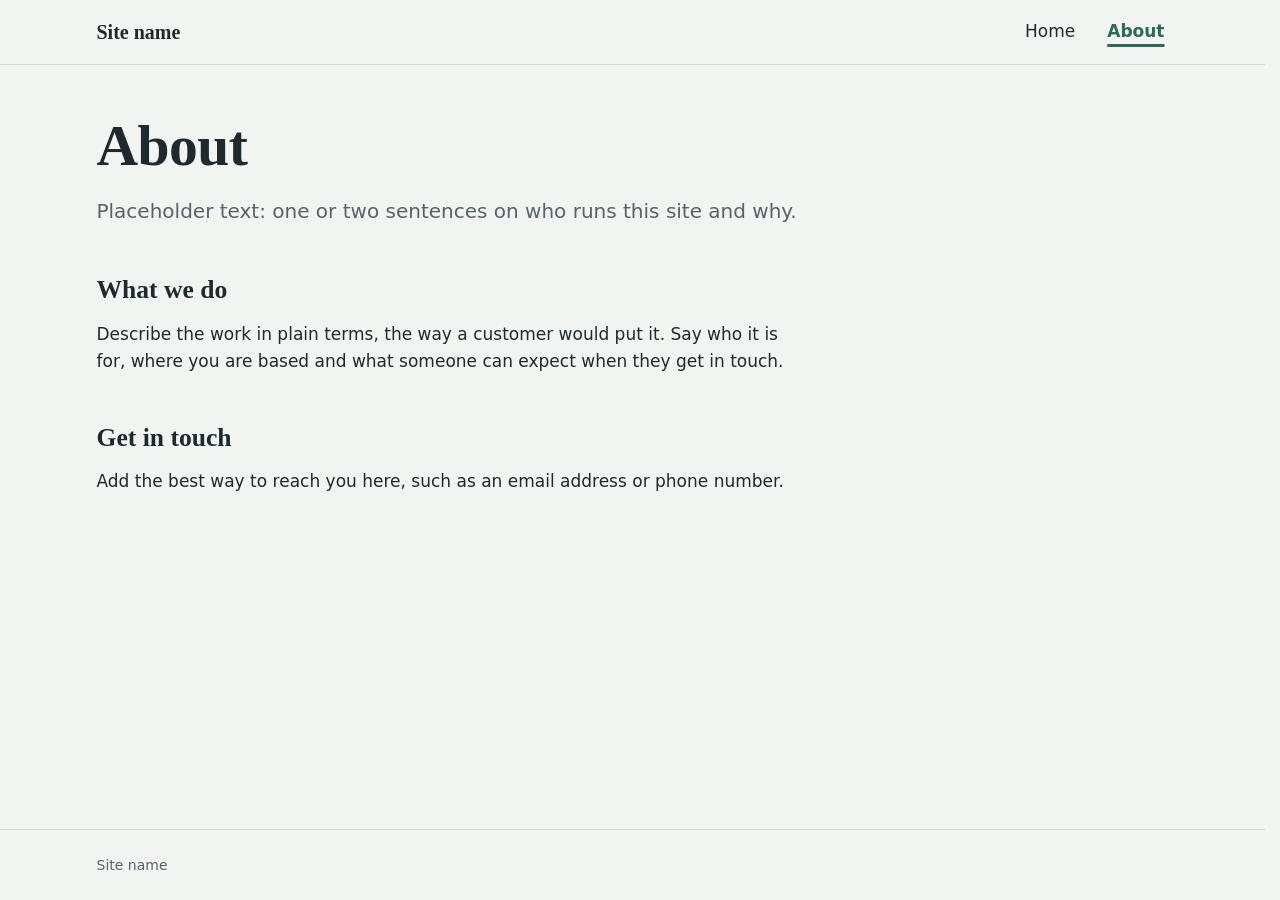
==== about.html @ b84b369e "Initial commit" ====
<!doctype html>
<html lang="en-AU">
<head>
  <meta charset="utf-8">
  <meta name="viewport" content="width=device-width, initial-scale=1">
  <title>About | Site name</title>
  <meta name="description" content="Who we are and what we do.">
  <link rel="stylesheet" href="assets/css/theme.css">
  <link rel="stylesheet" href="assets/css/main.css">
  <link rel="stylesheet" href="assets/components/nav/nav.css">
  <script src="assets/components/nav/nav.js" defer></script>
</head>
<body>
  <header data-site-nav></header>

  <main id="main" class="page" tabindex="-1">
    <h1>About</h1>
    <p class="lede">Placeholder text: one or two sentences on who runs this site and why.</p>

    <h2>What we do</h2>
    <p>Describe the work in plain terms, the way a customer would put it. Say who it is for, where you are based and what someone can expect when they get in touch.</p>

    <h2>Get in touch</h2>
    <p>Add the best way to reach you here, such as an email address or phone number.</p>
  </main>

  <footer class="site-footer">
    <p>Site name</p>
  </footer>
</body>
</html>
---- assets/css/theme.css ----
/*
  Theme: this site's colours, fonts and spacing.

  This is the ONLY file where colours and fonts are set. Every other
  stylesheet (including the nav component) reads these custom properties.
  The values below are placeholders for the template: replace them with
  each site's own palette and typefaces.
*/

:root {
  /* Colour: placeholder palette (cool paper, slate ink, eucalyptus accent) */
  --colour-paper: #f2f4f1;          /* page background */
  --colour-surface: #ffffff;        /* raised surfaces, mobile menu panel */
  --colour-ink: #1f2a2e;            /* body text */
  --colour-ink-muted: #56636a;      /* secondary text */
  --colour-line: #d3d9d6;           /* borders and dividers */
  --colour-accent: #2d6a58;         /* links, current page, focus ring */
  --colour-accent-strong: #1d4a3d;  /* hover and pressed states */
  --colour-on-accent: #ffffff;      /* text on accent backgrounds */

  /* Fonts: system stacks so the template loads nothing extra */
  --font-body: system-ui, -apple-system, "Segoe UI", Roboto, "Helvetica Neue", Arial, sans-serif;
  --font-display: "Iowan Old Style", "Palatino Linotype", Palatino, "Book Antiqua", Georgia, serif;

  /* Type scale (roughly a 1.25 ratio) */
  --text-sm: 0.875rem;
  --text-base: 1.0625rem;
  --text-lg: 1.25rem;
  --text-xl: 1.6rem;
  --text-2xl: 2.1rem;
  --text-3xl: clamp(2.4rem, 6vw, 3.6rem);
  --leading-body: 1.6;
  --leading-tight: 1.15;
  --measure: 66ch;                  /* comfortable line length */

  /* Spacing */
  --space-1: 0.25rem;
  --space-2: 0.5rem;
  --space-3: 0.75rem;
  --space-4: 1rem;
  --space-5: 1.5rem;
  --space-6: 2rem;
  --space-7: 3rem;
  --space-8: 4.5rem;

  /* Layout */
  --page-max-width: 72rem;
  --page-gutter: clamp(1rem, 4vw, 2.5rem);
  --radius: 0.375rem;

  /* Navigation */
  --nav-bar-height: 4rem;           /* fixed height of the top bar */
  --nav-link-gap: var(--space-5);
  --focus-ring: 3px solid var(--colour-accent);
  --focus-offset: 3px;

  /* Stacking order: the header must sit above everything else on the page */
  --z-nav: 1000;

  /* Motion */
  --duration-fast: 160ms;
  --easing: cubic-bezier(0.2, 0, 0, 1);

  /*
    Breakpoint (for reference only: custom properties cannot be used inside
    media queries). The mobile menu applies under 768 px; 768 px and wider is
    the desktop menu. nav.css and nav.js both use this value.
  */
}
---- assets/css/main.css ----
/*
  Base page styles. Colours, fonts and spacing come from theme.css.
*/

*,
*::before,
*::after {
  box-sizing: border-box;
}

html {
  -webkit-text-size-adjust: 100%;
  text-size-adjust: 100%;
  scrollbar-gutter: stable;
}

body {
  margin: 0;
  min-height: 100vh;
  display: flex;
  flex-direction: column;
  background: var(--colour-paper);
  color: var(--colour-ink);
  font-family: var(--font-body);
  font-size: var(--text-base);
  line-height: var(--leading-body);
}

img {
  max-width: 100%;
  height: auto;
  display: block;
}

h1,
h2,
h3 {
  font-family: var(--font-display);
  font-weight: 600;
  line-height: var(--leading-tight);
  margin: 0 0 var(--space-4);
  text-wrap: balance;
}

h1 {
  font-size: var(--text-3xl);
  letter-spacing: -0.01em;
}

h2 {
  font-size: var(--text-xl);
  margin-top: var(--space-7);
}

p {
  margin: 0 0 var(--space-4);
  max-width: var(--measure);
}

a {
  color: var(--colour-accent);
  text-underline-offset: 0.18em;
}

a:hover {
  color: var(--colour-accent-strong);
}

:focus-visible {
  outline: var(--focus-ring);
  outline-offset: var(--focus-offset);
}

/* Page layout */

.page {
  flex: 1;
  width: 100%;
  max-width: var(--page-max-width);
  margin: 0 auto;
  padding: var(--space-7) var(--page-gutter) var(--space-8);
}

.page:focus {
  outline: none;
}

.lede {
  font-size: var(--text-lg);
  color: var(--colour-ink-muted);
}

.steps {
  max-width: var(--measure);
  padding-left: var(--space-5);
}

.steps li {
  margin-bottom: var(--space-3);
  padding-left: var(--space-2);
}

code {
  font-size: 0.92em;
  background: var(--colour-surface);
  border: 1px solid var(--colour-line);
  border-radius: var(--radius);
  padding: 0.05em 0.35em;
}

.site-footer {
  border-top: 1px solid var(--colour-line);
  color: var(--colour-ink-muted);
  font-size: var(--text-sm);
}

.site-footer p {
  max-width: var(--page-max-width);
  margin: 0 auto;
  padding: var(--space-5) var(--page-gutter);
}

@media (prefers-reduced-motion: reduce) {
  *,
  *::before,
  *::after {
    animation-duration: 0.01ms !important;
    transition-duration: 0.01ms !important;
  }
}
---- assets/components/nav/nav.css ----
/*
  Shared navigation menu styles.
  Colours, fonts and sizes come from assets/css/theme.css.

  Breakpoint: the mobile menu applies under 768 px. This must match
  DESKTOP_QUERY in nav.js.

  Do not add transform, filter or backdrop-filter to .site-header: they
  would trap the fixed mobile panel inside the header.
*/

/*
  Sections reached from a link (in the menu, in the page, or from another
  page) stop just below the sticky header instead of underneath it.
  Set on elements with an id rather than as scroll-padding on <html>:
  scroll-padding makes the page jump when the header itself gets focus.
*/
:where([id]:not(.site-nav__panel)) {
  scroll-margin-top: calc(var(--nav-bar-height) + var(--space-4));
}

/* Reserve the bar's space before the script runs, so the page does not jump. */
[data-site-nav] {
  min-height: var(--nav-bar-height);
}

.site-header {
  position: sticky;
  top: 0;
  z-index: var(--z-nav);
  background: var(--colour-paper);
  border-bottom: 1px solid var(--colour-line);
  font-family: var(--font-body);
}

.site-nav__bar {
  display: flex;
  align-items: center;
  justify-content: space-between;
  gap: var(--space-4);
  height: var(--nav-bar-height);
  max-width: var(--page-max-width);
  margin: 0 auto;
  padding: 0 var(--page-gutter);
}

/* Skip link: hidden until it receives keyboard focus */
.site-nav__skip {
  position: absolute;
  top: var(--space-2);
  left: var(--space-2);
  z-index: 1;
  padding: var(--space-2) var(--space-4);
  background: var(--colour-accent);
  color: var(--colour-on-accent);
  border-radius: var(--radius);
  transform: translateY(-200%);
}

.site-nav__skip:focus {
  transform: none;
  color: var(--colour-on-accent);
}

.site-nav__brand {
  font-family: var(--font-display);
  font-size: var(--text-lg);
  font-weight: 600;
  color: var(--colour-ink);
  text-decoration: none;
  white-space: nowrap;
  overflow: hidden;
  text-overflow: ellipsis;
  min-width: 0;
}

.site-nav__brand:hover {
  color: var(--colour-accent-strong);
}

.site-nav__list {
  list-style: none;
  margin: 0;
  padding: 0;
}

.site-nav__link {
  color: var(--colour-ink);
  text-decoration: none;
  border-radius: var(--radius);
}

.site-nav__link:hover {
  color: var(--colour-accent-strong);
  text-decoration: underline;
  text-decoration-thickness: 1px;
}

.site-nav__link[aria-current="page"] {
  color: var(--colour-accent);
  font-weight: 600;
  text-decoration: underline;
  text-decoration-thickness: 3px;
  text-underline-offset: 0.4em;
}

.site-nav__skip:focus-visible,
.site-nav__brand:focus-visible,
.site-nav__link:focus-visible,
.site-nav__toggle:focus-visible {
  outline: var(--focus-ring);
  outline-offset: var(--focus-offset);
}

/* Hamburger button */
.site-nav__toggle {
  display: none;
  flex: none;
  align-items: center;
  justify-content: center;
  width: 2.75rem;
  height: 2.75rem;
  margin-right: calc(var(--space-2) * -1);
  padding: 0;
  border: 0;
  border-radius: var(--radius);
  background: transparent;
  color: var(--colour-ink);
  cursor: pointer;
}

.site-nav__icon,
.site-nav__icon::before,
.site-nav__icon::after {
  display: block;
  width: 1.375rem;
  height: 2px;
  background: currentColor;
  border-radius: 1px;
  transition: transform var(--duration-fast) var(--easing),
    background-color var(--duration-fast) var(--easing);
}

.site-nav__icon {
  position: relative;
}

.site-nav__icon::before,
.site-nav__icon::after {
  content: "";
  position: absolute;
  left: 0;
}

.site-nav__icon::before {
  transform: translateY(-7px);
}

.site-nav__icon::after {
  transform: translateY(7px);
}

/* Bars become a cross while the menu is open */
.site-nav__toggle[aria-expanded="true"] .site-nav__icon {
  background-color: transparent;
}

.site-nav__toggle[aria-expanded="true"] .site-nav__icon::before {
  transform: rotate(45deg);
}

.site-nav__toggle[aria-expanded="true"] .site-nav__icon::after {
  transform: rotate(-45deg);
}

/* Desktop: 768 px and wider */
@media (min-width: 768px) {
  .site-nav__list {
    display: flex;
    gap: var(--nav-link-gap);
  }

  .site-nav__link {
    display: inline-block;
    padding: var(--space-2) var(--space-1);
  }
}

/* Mobile: under 768 px */
@media (max-width: 767.98px) {
  .site-nav__toggle {
    display: inline-flex;
  }

  /* The panel fills the screen below the bar and scrolls on its own */
  .site-nav__panel {
    position: fixed;
    top: var(--nav-bar-height);
    right: 0;
    bottom: 0;
    left: 0;
    overflow-y: auto;
    overscroll-behavior: contain;
    padding: var(--space-4) var(--page-gutter) var(--space-7);
    background: var(--colour-surface);
    border-top: 1px solid var(--colour-line);
    visibility: hidden;
    opacity: 0;
    transform: translateY(-0.5rem);
    transition: opacity var(--duration-fast) var(--easing),
      transform var(--duration-fast) var(--easing),
      visibility 0s linear var(--duration-fast);
  }

  .site-header.is-open .site-nav__panel {
    visibility: visible;
    opacity: 1;
    transform: none;
    transition: opacity var(--duration-fast) var(--easing),
      transform var(--duration-fast) var(--easing),
      visibility 0s linear 0s;
  }

  .site-nav__list li {
    border-bottom: 1px solid var(--colour-line);
  }

  .site-nav__link {
    display: block;
    padding: var(--space-4) var(--space-1);
    font-size: var(--text-lg);
  }
}

/*
  Stops the page behind the open mobile menu from scrolling.
  Lock <html> only: putting overflow: hidden on <body> as well makes the body
  its own scroll container, which breaks the sticky header on scrolled pages.
*/
html.site-nav-lock {
  overflow: hidden;
}
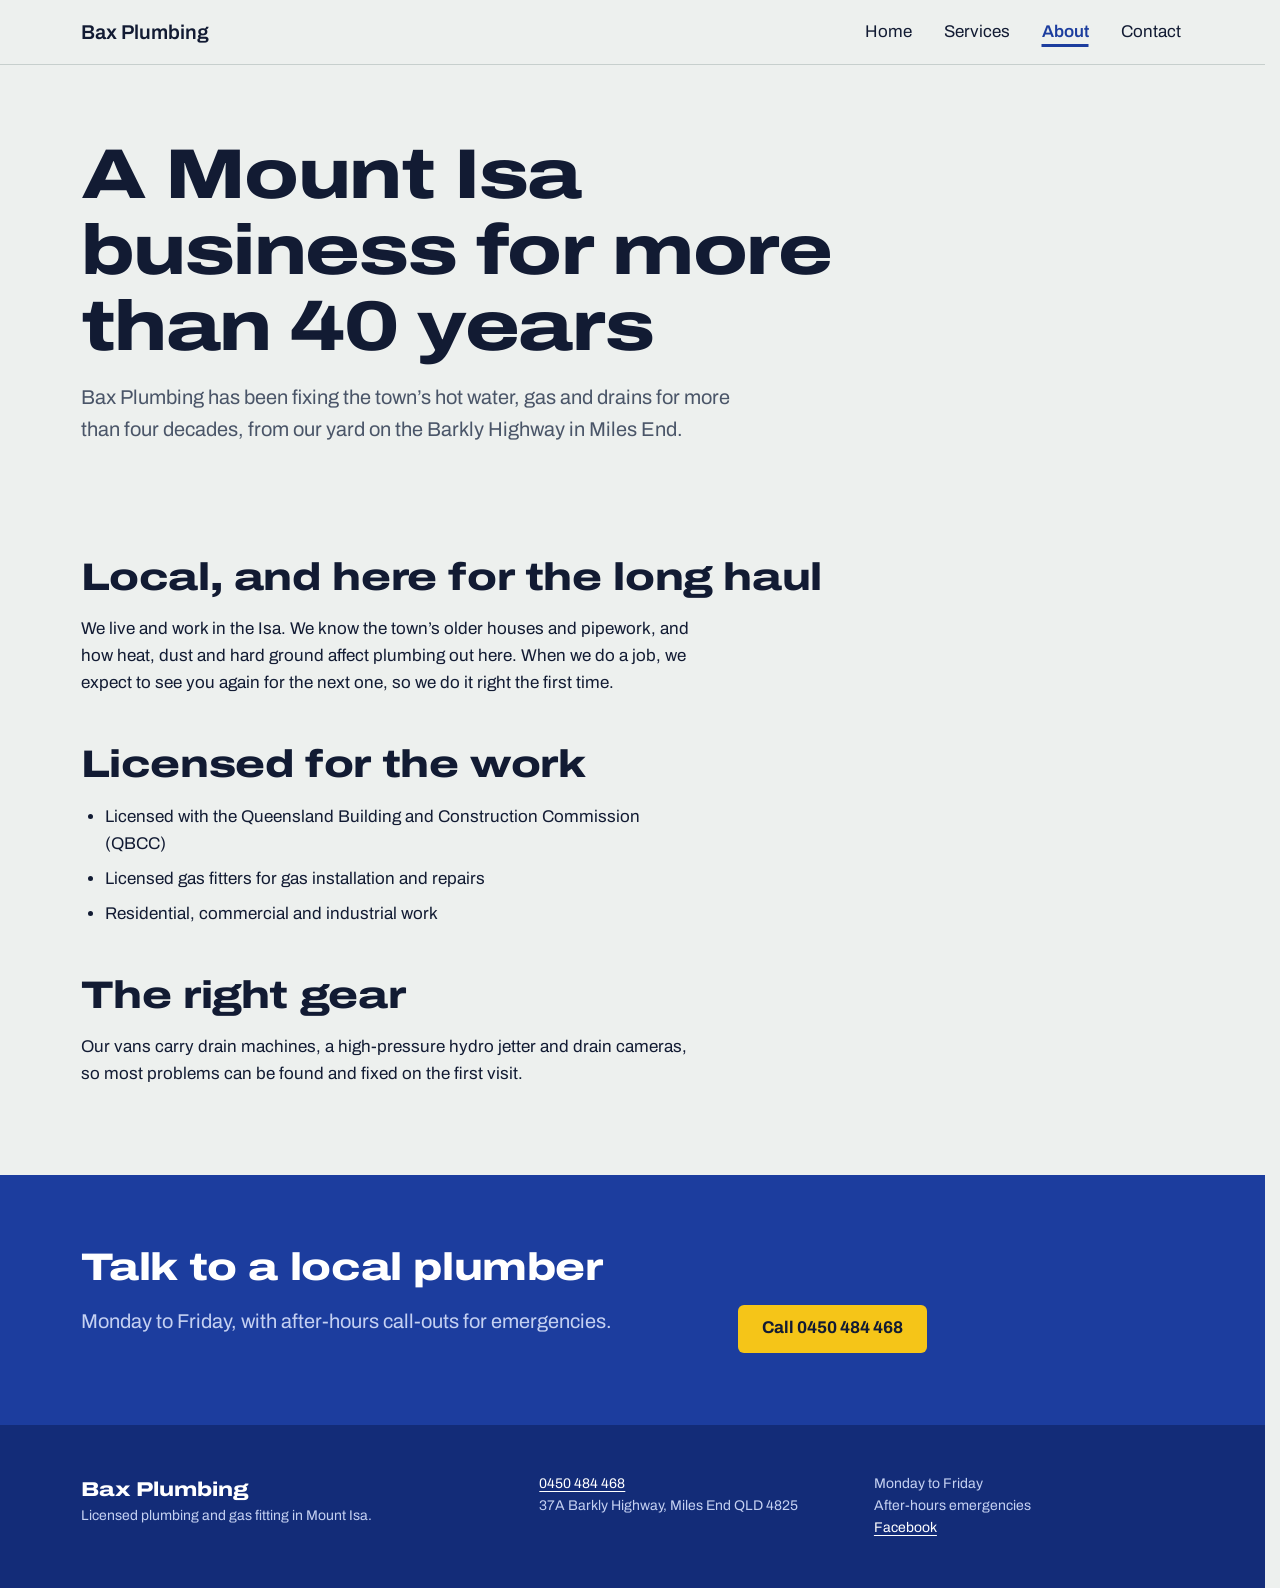
==== commit a224a391: "Redesign site for Bax Plumbing, Mount Isa New home, services, about and contact pages with the busin" ====
--- a/about.html
+++ b/about.html
@@ -3,8 +3,9 @@
 <head>
   <meta charset="utf-8">
   <meta name="viewport" content="width=device-width, initial-scale=1">
-  <title>About | Site name</title>
-  <meta name="description" content="Who we are and what we do.">
+  <title>About us | Bax Plumbing, Mount Isa</title>
+  <meta name="description" content="Bax Plumbing is a licensed Mount Isa plumbing and gas fitting business with more than 40 years of local experience.">
+  <link rel="preload" href="assets/fonts/archivo-variable-latin.woff2" as="font" type="font/woff2" crossorigin>
   <link rel="stylesheet" href="assets/css/theme.css">
   <link rel="stylesheet" href="assets/css/main.css">
   <link rel="stylesheet" href="assets/components/nav/nav.css">
@@ -13,19 +14,60 @@
 <body>
   <header data-site-nav></header>
 
-  <main id="main" class="page" tabindex="-1">
-    <h1>About</h1>
-    <p class="lede">Placeholder text: one or two sentences on who runs this site and why.</p>
+  <main id="main" tabindex="-1">
+    <div class="wrap page-intro">
+      <h1>A Mount Isa business for more than 40 years</h1>
+      <p class="lede">Bax Plumbing has been fixing the town’s hot water, gas and drains for more than four decades, from our yard on the Barkly Highway in Miles End.</p>
+    </div>
 
-    <h2>What we do</h2>
-    <p>Describe the work in plain terms, the way a customer would put it. Say who it is for, where you are based and what someone can expect when they get in touch.</p>
+    <div class="wrap section section--flush prose">
+      <h2>Local, and here for the long haul</h2>
+      <p>We live and work in the Isa. We know the town’s older houses and pipework, and how heat, dust and hard ground affect plumbing out here. When we do a job, we expect to see you again for the next one, so we do it right the first time.</p>
 
-    <h2>Get in touch</h2>
-    <p>Add the best way to reach you here, such as an email address or phone number.</p>
+      <h2>Licensed for the work</h2>
+      <ul>
+        <li>Licensed with the Queensland Building and Construction Commission (QBCC)</li>
+        <li>Licensed gas fitters for gas installation and repairs</li>
+        <li>Residential, commercial and industrial work</li>
+      </ul>
+
+      <h2>The right gear</h2>
+      <p>Our vans carry drain machines, a high-pressure hydro jetter and drain cameras, so most problems can be found and fixed on the first visit.</p>
+    </div>
+
+    <section class="sky call-band" aria-labelledby="call-title">
+      <div class="wrap call-band__inner">
+        <div>
+          <h2 id="call-title">Talk to a local plumber</h2>
+          <p class="lede">Monday to Friday, with after-hours call-outs for emergencies.</p>
+        </div>
+        <div class="call-band__actions">
+          <a class="btn btn--call" href="tel:+61450484468">Call 0450 484 468</a>
+        </div>
+      </div>
+    </section>
   </main>
 
   <footer class="site-footer">
-    <p>Site name</p>
+    <div class="wrap site-footer__inner">
+      <div>
+        <p class="site-footer__name">Bax Plumbing</p>
+        <p>Licensed plumbing and gas fitting in Mount Isa.</p>
+      </div>
+      <div>
+        <p><a href="tel:+61450484468">0450 484 468</a></p>
+        <p>37A Barkly Highway, Miles End QLD 4825</p>
+      </div>
+      <div>
+        <p>Monday to Friday</p>
+        <p>After-hours emergencies</p>
+        <p><a href="https://www.facebook.com/BaxPlumbingContractors/">Facebook</a></p>
+      </div>
+    </div>
   </footer>
+
+  <div class="call-bar">
+    <a class="btn btn--call" href="tel:+61450484468">Call 0450 484 468</a>
+  </div>
 </body>
 </html>
--- a/assets/css/theme.css
+++ b/assets/css/theme.css
@@ -1,37 +1,63 @@
 /*
-  Theme: this site's colours, fonts and spacing.
+  Theme: Bax Plumbing's colours, fonts and spacing.
 
   This is the ONLY file where colours and fonts are set. Every other
   stylesheet (including the nav component) reads these custom properties.
-  The values below are placeholders for the template: replace them with
-  each site's own palette and typefaces.
+
+  Direction: trade signwriting for an outback town. Cobalt "Isa sky",
+  hi-vis yellow saved for calls to action, galvanised-steel greys.
+  One typeface (Archivo) used at two widths: wide and heavy for headings,
+  normal width for reading.
 */
 
+/* Archivo variable font (SIL Open Font Licence), self-hosted so the site
+   loads nothing from other servers. Covers weights 100–900, widths 62–125%. */
+@font-face {
+  font-family: "Archivo";
+  font-style: normal;
+  font-weight: 100 900;
+  font-stretch: 62% 125%;
+  font-display: swap;
+  src: url("../fonts/archivo-variable-latin.woff2") format("woff2");
+}
+
 :root {
-  /* Colour: placeholder palette (cool paper, slate ink, eucalyptus accent) */
-  --colour-paper: #f2f4f1;          /* page background */
+  /* Colour */
+  --colour-paper: #edf0ee;          /* page background: galvanised grey */
   --colour-surface: #ffffff;        /* raised surfaces, mobile menu panel */
-  --colour-ink: #1f2a2e;            /* body text */
-  --colour-ink-muted: #56636a;      /* secondary text */
-  --colour-line: #d3d9d6;           /* borders and dividers */
-  --colour-accent: #2d6a58;         /* links, current page, focus ring */
-  --colour-accent-strong: #1d4a3d;  /* hover and pressed states */
+  --colour-ink: #121b33;            /* body text: deep navy */
+  --colour-ink-muted: #4a5568;      /* secondary text */
+  --colour-line: #c7cfcd;           /* borders and dividers */
+  --colour-accent: #1c3d9e;         /* links, current page, focus ring */
+  --colour-accent-strong: #122a72;  /* hover and pressed states */
   --colour-on-accent: #ffffff;      /* text on accent backgrounds */
 
-  /* Fonts: system stacks so the template loads nothing extra */
-  --font-body: system-ui, -apple-system, "Segoe UI", Roboto, "Helvetica Neue", Arial, sans-serif;
-  --font-display: "Iowan Old Style", "Palatino Linotype", Palatino, "Book Antiqua", Georgia, serif;
+  --colour-sky: #1c3d9e;            /* hero and feature bands */
+  --colour-sky-deep: #132c78;       /* darker band, footer */
+  --colour-on-sky: #ffffff;         /* text on sky */
+  --colour-on-sky-muted: #c5d1f2;   /* secondary text on sky */
+  --colour-hivis: #f5c518;          /* call buttons only */
+  --colour-hivis-strong: #ffd84a;   /* call button hover */
+  --colour-on-hivis: #121b33;       /* text on hi-vis */
+  --colour-pipe: #9aa6a3;           /* the pipe-run line on service lists */
+
+  /* Fonts */
+  --font-body: "Archivo", system-ui, -apple-system, "Segoe UI", Roboto, "Helvetica Neue", Arial, sans-serif;
+  --font-display: "Archivo", "Arial Black", system-ui, sans-serif;
+  --display-stretch: 125%;          /* wide signwriting headings */
+  --display-weight: 800;
 
   /* Type scale (roughly a 1.25 ratio) */
   --text-sm: 0.875rem;
   --text-base: 1.0625rem;
   --text-lg: 1.25rem;
   --text-xl: 1.6rem;
-  --text-2xl: 2.1rem;
-  --text-3xl: clamp(2.4rem, 6vw, 3.6rem);
+  --text-2xl: clamp(1.75rem, 4vw, 2.4rem);
+  --text-3xl: clamp(2.2rem, 6.2vw, 4.4rem);
+  --text-phone: clamp(1.45rem, 1.2rem + 1.6vw, 2.3rem);
   --leading-body: 1.6;
-  --leading-tight: 1.15;
-  --measure: 66ch;                  /* comfortable line length */
+  --leading-tight: 1.08;
+  --measure: 62ch;                  /* comfortable line length */
 
   /* Spacing */
   --space-1: 0.25rem;
@@ -42,20 +68,24 @@
   --space-6: 2rem;
   --space-7: 3rem;
   --space-8: 4.5rem;
+  --space-9: 7rem;
 
   /* Layout */
-  --page-max-width: 72rem;
+  --page-max-width: 74rem;
   --page-gutter: clamp(1rem, 4vw, 2.5rem);
   --radius: 0.375rem;
+  --pipe-width: 6px;
 
   /* Navigation */
   --nav-bar-height: 4rem;           /* fixed height of the top bar */
   --nav-link-gap: var(--space-5);
   --focus-ring: 3px solid var(--colour-accent);
+  --focus-ring-on-sky: 3px solid var(--colour-hivis);
   --focus-offset: 3px;
 
   /* Stacking order: the header must sit above everything else on the page */
   --z-nav: 1000;
+  --z-call-bar: 900;                /* mobile call bar sits below the menu */
 
   /* Motion */
   --duration-fast: 160ms;
--- a/assets/css/main.css
+++ b/assets/css/main.css
@@ -26,7 +26,8 @@
   line-height: var(--leading-body);
 }
 
-img {
+img,
+svg {
   max-width: 100%;
   height: auto;
   display: block;
@@ -36,7 +37,8 @@
 h2,
 h3 {
   font-family: var(--font-display);
-  font-weight: 600;
+  font-stretch: var(--display-stretch);
+  font-weight: var(--display-weight);
   line-height: var(--leading-tight);
   margin: 0 0 var(--space-4);
   text-wrap: balance;
@@ -44,12 +46,16 @@
 
 h1 {
   font-size: var(--text-3xl);
+  letter-spacing: -0.02em;
+}
+
+h2 {
+  font-size: var(--text-2xl);
   letter-spacing: -0.01em;
 }
 
-h2 {
-  font-size: var(--text-xl);
-  margin-top: var(--space-7);
+h3 {
+  font-size: var(--text-lg);
 }
 
 p {
@@ -71,18 +77,18 @@
   outline-offset: var(--focus-offset);
 }
 
-/* Page layout */
-
-.page {
+main:focus {
+  outline: none;
+}
+
+main {
   flex: 1;
-  width: 100%;
+}
+
+.wrap {
   max-width: var(--page-max-width);
   margin: 0 auto;
-  padding: var(--space-7) var(--page-gutter) var(--space-8);
-}
-
-.page:focus {
-  outline: none;
+  padding: 0 var(--page-gutter);
 }
 
 .lede {
@@ -90,34 +96,496 @@
   color: var(--colour-ink-muted);
 }
 
-.steps {
+/* ---------------------------------------------------------------
+   Buttons
+   --------------------------------------------------------------- */
+
+.btn {
+  display: inline-flex;
+  align-items: center;
+  gap: var(--space-3);
+  min-height: 3rem;
+  padding: var(--space-3) var(--space-5);
+  border-radius: var(--radius);
+  font-weight: 700;
+  text-decoration: none;
+  line-height: 1.2;
+}
+
+/* Hi-vis: used only for calling the business */
+.btn--call {
+  background: var(--colour-hivis);
+  color: var(--colour-on-hivis);
+}
+
+.btn--call:hover {
+  background: var(--colour-hivis-strong);
+  color: var(--colour-on-hivis);
+}
+
+.btn--plain {
+  border: 2px solid currentColor;
+  color: inherit;
+}
+
+.btn--plain:hover {
+  color: inherit;
+  background: rgb(255 255 255 / 0.12);
+}
+
+.btn svg {
+  width: 1.25em;
+  height: 1.25em;
+  flex: none;
+}
+
+/* ---------------------------------------------------------------
+   Sky bands (hero, call band): white text on cobalt
+   --------------------------------------------------------------- */
+
+.sky {
+  background: var(--colour-sky);
+  color: var(--colour-on-sky);
+}
+
+.sky a:not(.btn) {
+  color: var(--colour-on-sky);
+}
+
+.sky :focus-visible {
+  outline: var(--focus-ring-on-sky);
+}
+
+.sky .lede,
+.sky .muted {
+  color: var(--colour-on-sky-muted);
+}
+
+/* ---------------------------------------------------------------
+   Home hero
+   --------------------------------------------------------------- */
+
+.hero {
+  position: relative;
+  overflow: hidden;
+}
+
+.hero__inner {
+  display: grid;
+  gap: var(--space-6);
+  padding-top: var(--space-8);
+  padding-bottom: var(--space-6);
+}
+
+.hero h1 {
+  max-width: 14ch;
+  margin-bottom: var(--space-5);
+}
+
+.hero .lede {
+  max-width: 44ch;
+}
+
+/* The phone number is the point of the page, so it gets the most room */
+.hero__call {
+  display: grid;
+  gap: var(--space-3);
+  align-content: start;
+}
+
+.hero__phone {
+  font-size: var(--text-phone);
+  font-stretch: var(--display-stretch);
+  font-weight: var(--display-weight);
+  letter-spacing: -0.01em;
+  white-space: nowrap;
+  padding: var(--space-4) var(--space-5);
+}
+
+.hero__note {
+  margin: 0;
+  font-size: var(--text-sm);
+}
+
+/* Skyline: the ranges and mine stacks of Mount Isa, cut out of the page
+   colour so the page below rises into the hero like the horizon. */
+.hero__skyline {
+  width: 100%;
+  height: clamp(4.5rem, 11vw, 9rem);
+  color: var(--colour-paper);
+  margin-bottom: -1px;
+}
+
+@media (min-width: 900px) {
+  .hero__inner {
+    grid-template-columns: minmax(0, 1.6fr) minmax(0, 1fr);
+    align-items: end;
+    padding-top: var(--space-9);
+  }
+
+  .hero__call {
+    justify-items: start;
+  }
+}
+
+/* ---------------------------------------------------------------
+   Inner page introduction
+   --------------------------------------------------------------- */
+
+.page-intro {
+  padding-top: var(--space-8);
+  padding-bottom: var(--space-7);
+}
+
+.page-intro h1 {
+  max-width: 16ch;
+}
+
+/* ---------------------------------------------------------------
+   Sections
+   --------------------------------------------------------------- */
+
+.section {
+  padding-top: var(--space-8);
+  padding-bottom: var(--space-8);
+}
+
+.section + .section,
+.section--flush {
+  padding-top: 0;
+}
+
+.section__head {
+  margin-bottom: var(--space-6);
+}
+
+.section__head p {
+  color: var(--colour-ink-muted);
+}
+
+@media (min-width: 900px) {
+  .split {
+    display: grid;
+    grid-template-columns: minmax(0, 1fr) minmax(0, 1.7fr);
+    gap: var(--space-8);
+    align-items: start;
+  }
+
+  .split > .section__head {
+    position: sticky;
+    top: calc(var(--nav-bar-height) + var(--space-6));
+  }
+}
+
+/* ---------------------------------------------------------------
+   Pipe run: services hang off a vertical pipe like fittings.
+   Not a sequence, so the fittings are plain, not numbered.
+   --------------------------------------------------------------- */
+
+.pipe-run {
+  --pipe-indent: 3.25rem;         /* room for the pipe and fittings */
+  --pipe-x: 0.75rem;              /* centre line of the pipe */
+  --fitting-w: 1.5rem;
+  --fitting-h: 1.25rem;
+  --fitting-top: 0.3rem;          /* lines the fitting up with the h3 */
+  list-style: none;
+  margin: 0;
+  padding: 0 0 0 var(--pipe-indent);
+  position: relative;
+}
+
+.pipe-run::before {
+  content: "";
+  position: absolute;
+  top: var(--fitting-top);
+  bottom: 0;
+  left: calc(var(--pipe-x) - var(--pipe-width) / 2);
+  width: var(--pipe-width);
+  border-radius: var(--pipe-width);
+  background: var(--colour-pipe);
+}
+
+.pipe-run > li {
+  position: relative;
+  padding-bottom: var(--space-6);
+}
+
+.pipe-run > li:last-child {
+  padding-bottom: 0;
+}
+
+/* The fitting: a collar on the pipe beside each service */
+.pipe-run > li::before {
+  content: "";
+  position: absolute;
+  z-index: 1;
+  top: var(--fitting-top);
+  left: calc(var(--pipe-x) - var(--fitting-w) / 2 - var(--pipe-indent));
+  width: var(--fitting-w);
+  height: var(--fitting-h);
+  border-radius: 0.25rem;
+  background: var(--colour-paper);
+  border: 5px solid var(--colour-sky);
+}
+
+/* The tee: a short branch from the pipe towards the service name */
+.pipe-run > li::after {
+  content: "";
+  position: absolute;
+  top: calc(var(--fitting-top) + var(--fitting-h) / 2 - var(--pipe-width) / 2);
+  left: calc(var(--pipe-x) - var(--pipe-indent));
+  width: calc(var(--pipe-indent) - var(--pipe-x) - var(--space-3));
+  height: var(--pipe-width);
+  background: var(--colour-pipe);
+}
+
+.pipe-run h3 {
+  font-size: var(--text-xl);
+  margin-bottom: var(--space-2);
+}
+
+.pipe-run h3 a {
+  color: var(--colour-ink);
+  text-decoration-color: var(--colour-line);
+  text-decoration-thickness: 2px;
+}
+
+.pipe-run h3 a:hover {
+  color: var(--colour-accent);
+  text-decoration-color: currentColor;
+}
+
+.pipe-run p {
+  margin: 0;
+  color: var(--colour-ink-muted);
+}
+
+/* ---------------------------------------------------------------
+   Who we work for: three plain columns, no cards
+   --------------------------------------------------------------- */
+
+.sectors {
+  display: grid;
+  gap: var(--space-6);
+  margin: 0;
+  padding: 0;
+  list-style: none;
+}
+
+.sectors > li {
+  border-top: var(--pipe-width) solid var(--colour-sky);
+  padding-top: var(--space-4);
+}
+
+.sectors h3 {
+  font-size: var(--text-xl);
+  margin-bottom: var(--space-2);
+}
+
+.sectors p {
+  margin: 0;
+  color: var(--colour-ink-muted);
+}
+
+@media (min-width: 768px) {
+  .sectors {
+    grid-template-columns: repeat(3, minmax(0, 1fr));
+  }
+}
+
+/* ---------------------------------------------------------------
+   Call band
+   --------------------------------------------------------------- */
+
+.call-band {
+  padding-top: var(--space-8);
+  padding-bottom: var(--space-8);
+}
+
+.call-band__inner {
+  display: grid;
+  gap: var(--space-6);
+}
+
+.call-band h2 {
+  max-width: 18ch;
+}
+
+.call-band__actions {
+  display: flex;
+  flex-wrap: wrap;
+  gap: var(--space-3);
+}
+
+@media (min-width: 900px) {
+  .call-band__inner {
+    grid-template-columns: minmax(0, 1.4fr) minmax(0, 1fr);
+    align-items: end;
+  }
+}
+
+/* ---------------------------------------------------------------
+   Service detail (services page)
+   --------------------------------------------------------------- */
+
+.service {
+  display: grid;
+  gap: var(--space-4);
+  padding: var(--space-7) 0;
+  border-top: 1px solid var(--colour-line);
+}
+
+.service:first-of-type {
+  border-top: 0;
+  padding-top: 0;
+}
+
+.service h2 {
+  font-size: var(--text-xl);
+  margin: 0;
+}
+
+.service ul {
+  margin: 0 0 var(--space-4);
+  padding-left: var(--space-5);
+  max-width: var(--measure);
+}
+
+.service li {
+  margin-bottom: var(--space-2);
+}
+
+@media (min-width: 900px) {
+  .service {
+    grid-template-columns: minmax(0, 1fr) minmax(0, 1.7fr);
+    gap: var(--space-8);
+  }
+}
+
+/* ---------------------------------------------------------------
+   Contact details
+   --------------------------------------------------------------- */
+
+.details {
+  display: grid;
+  gap: var(--space-6);
+  margin: 0;
+}
+
+.details dt {
+  font-weight: 700;
+  margin-bottom: var(--space-1);
+}
+
+.details dd {
+  margin: 0;
+  color: var(--colour-ink-muted);
+}
+
+.details .details__big {
+  font-size: var(--text-xl);
+  font-stretch: var(--display-stretch);
+  font-weight: var(--display-weight);
+  color: var(--colour-ink);
+}
+
+@media (min-width: 768px) {
+  .details {
+    grid-template-columns: repeat(2, minmax(0, 1fr));
+  }
+}
+
+.prose h2 {
+  margin-top: var(--space-7);
+}
+
+.prose ul {
   max-width: var(--measure);
   padding-left: var(--space-5);
 }
 
-.steps li {
-  margin-bottom: var(--space-3);
-  padding-left: var(--space-2);
-}
-
-code {
-  font-size: 0.92em;
-  background: var(--colour-surface);
-  border: 1px solid var(--colour-line);
-  border-radius: var(--radius);
-  padding: 0.05em 0.35em;
-}
+.prose li {
+  margin-bottom: var(--space-2);
+}
+
+/* ---------------------------------------------------------------
+   Footer
+   --------------------------------------------------------------- */
 
 .site-footer {
-  border-top: 1px solid var(--colour-line);
-  color: var(--colour-ink-muted);
+  background: var(--colour-sky-deep);
+  color: var(--colour-on-sky-muted);
   font-size: var(--text-sm);
 }
 
+.site-footer a {
+  color: var(--colour-on-sky);
+}
+
+.site-footer :focus-visible {
+  outline: var(--focus-ring-on-sky);
+}
+
+.site-footer__inner {
+  display: grid;
+  gap: var(--space-5);
+  padding-top: var(--space-7);
+  padding-bottom: var(--space-7);
+}
+
+.site-footer__name {
+  font-size: var(--text-lg);
+  font-stretch: var(--display-stretch);
+  font-weight: var(--display-weight);
+  color: var(--colour-on-sky);
+  margin-bottom: var(--space-2);
+}
+
 .site-footer p {
-  max-width: var(--page-max-width);
-  margin: 0 auto;
-  padding: var(--space-5) var(--page-gutter);
+  margin: 0;
+}
+
+@media (min-width: 768px) {
+  .site-footer__inner {
+    grid-template-columns: 1.4fr 1fr 1fr;
+  }
+}
+
+/* ---------------------------------------------------------------
+   Mobile call bar: always one tap from a plumber.
+   Sits below the nav (z-index) so the open menu covers it.
+   --------------------------------------------------------------- */
+
+.call-bar {
+  display: none;
+}
+
+@media (max-width: 767.98px) {
+  .call-bar {
+    display: flex;
+    position: fixed;
+    left: 0;
+    right: 0;
+    bottom: 0;
+    z-index: var(--z-call-bar);
+    padding: var(--space-2) var(--page-gutter) calc(var(--space-2) + env(safe-area-inset-bottom));
+    background: var(--colour-sky-deep);
+  }
+
+  .call-bar .btn {
+    flex: 1;
+    justify-content: center;
+    font-size: var(--text-lg);
+  }
+
+  .call-bar :focus-visible {
+    outline: var(--focus-ring-on-sky);
+  }
+
+  /* Room so the bar never hides the end of the footer */
+  body {
+    padding-bottom: 4.5rem;
+  }
 }
 
 @media (prefers-reduced-motion: reduce) {
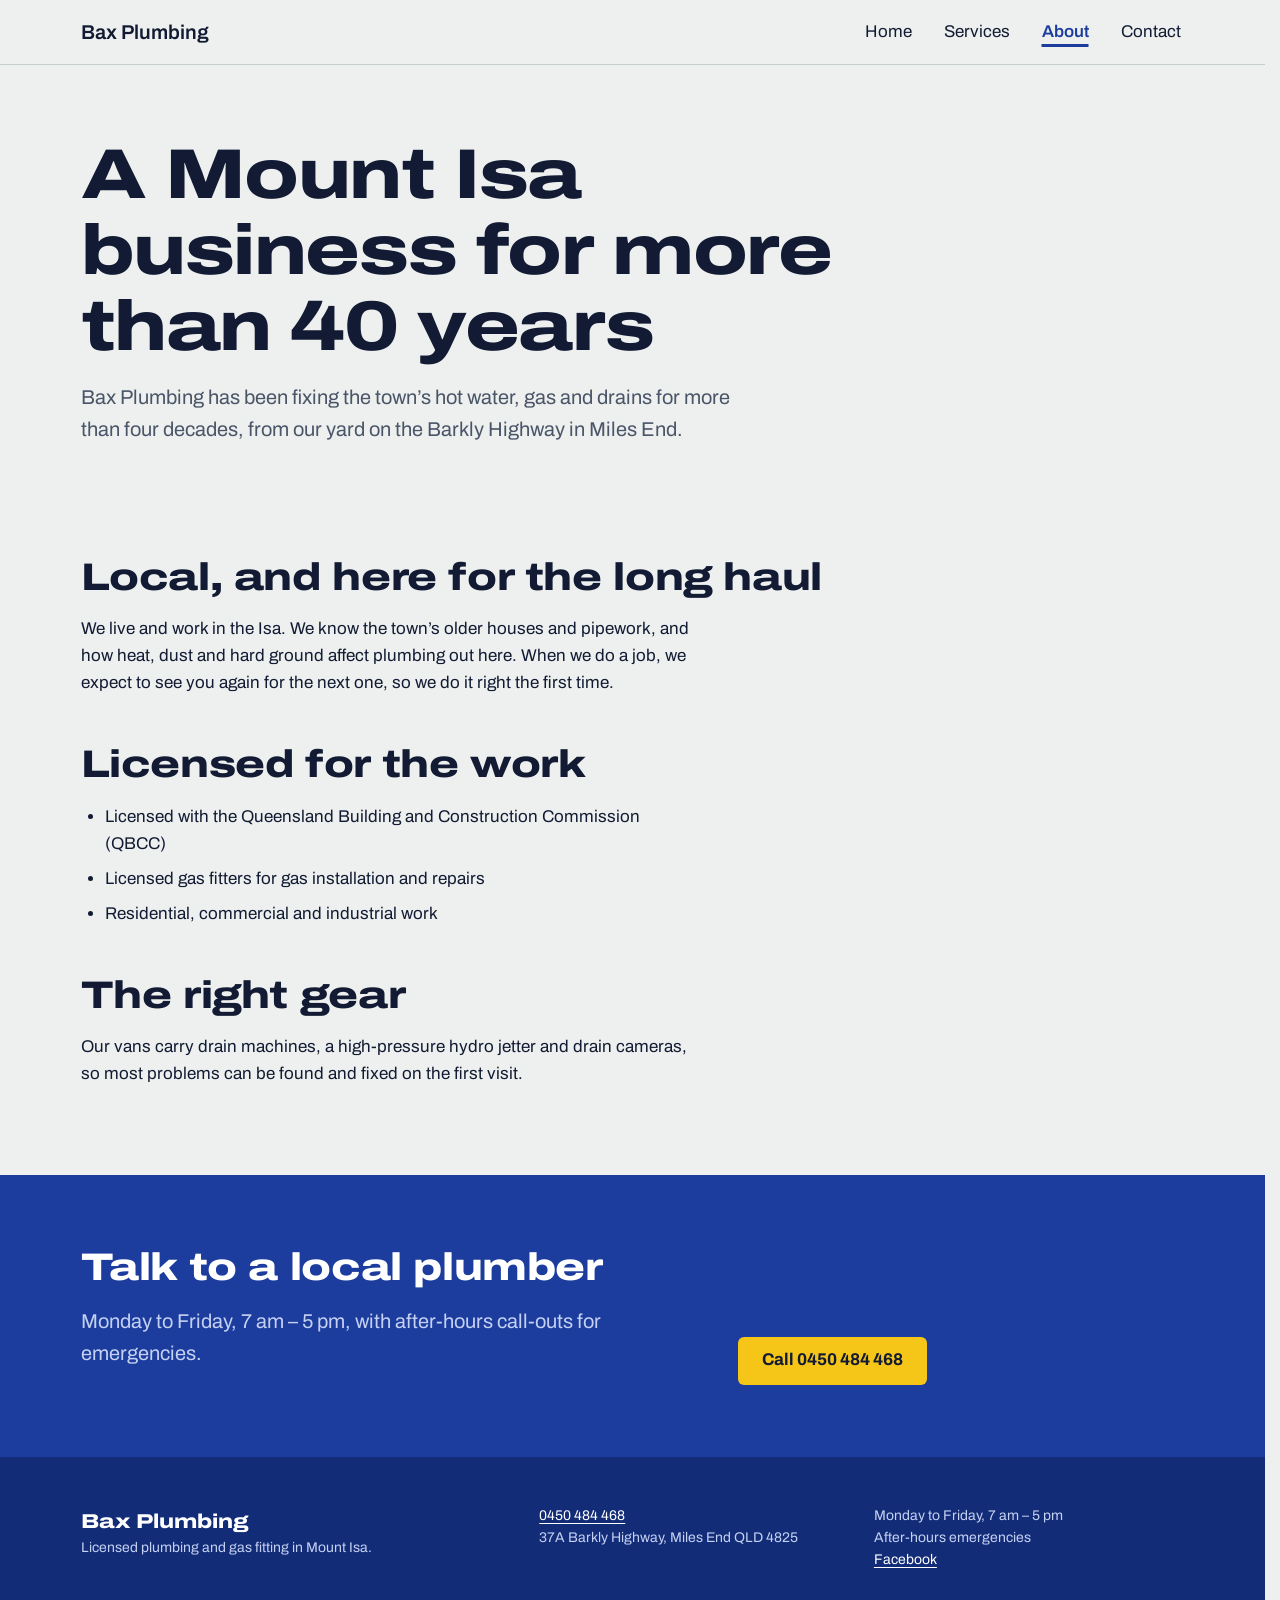
==== commit 49eac8f5: "Add opening hours and drop unconfirmed service details Hours from the Google Business listing: Monda" ====
--- a/about.html
+++ b/about.html
@@ -39,7 +39,7 @@
       <div class="wrap call-band__inner">
         <div>
           <h2 id="call-title">Talk to a local plumber</h2>
-          <p class="lede">Monday to Friday, with after-hours call-outs for emergencies.</p>
+          <p class="lede">Monday to Friday, 7 am – 5 pm, with after-hours call-outs for emergencies.</p>
         </div>
         <div class="call-band__actions">
           <a class="btn btn--call" href="tel:+61450484468">Call 0450 484 468</a>
@@ -59,7 +59,7 @@
         <p>37A Barkly Highway, Miles End QLD 4825</p>
       </div>
       <div>
-        <p>Monday to Friday</p>
+        <p>Monday to Friday, 7 am – 5 pm</p>
         <p>After-hours emergencies</p>
         <p><a href="https://www.facebook.com/BaxPlumbingContractors/">Facebook</a></p>
       </div>
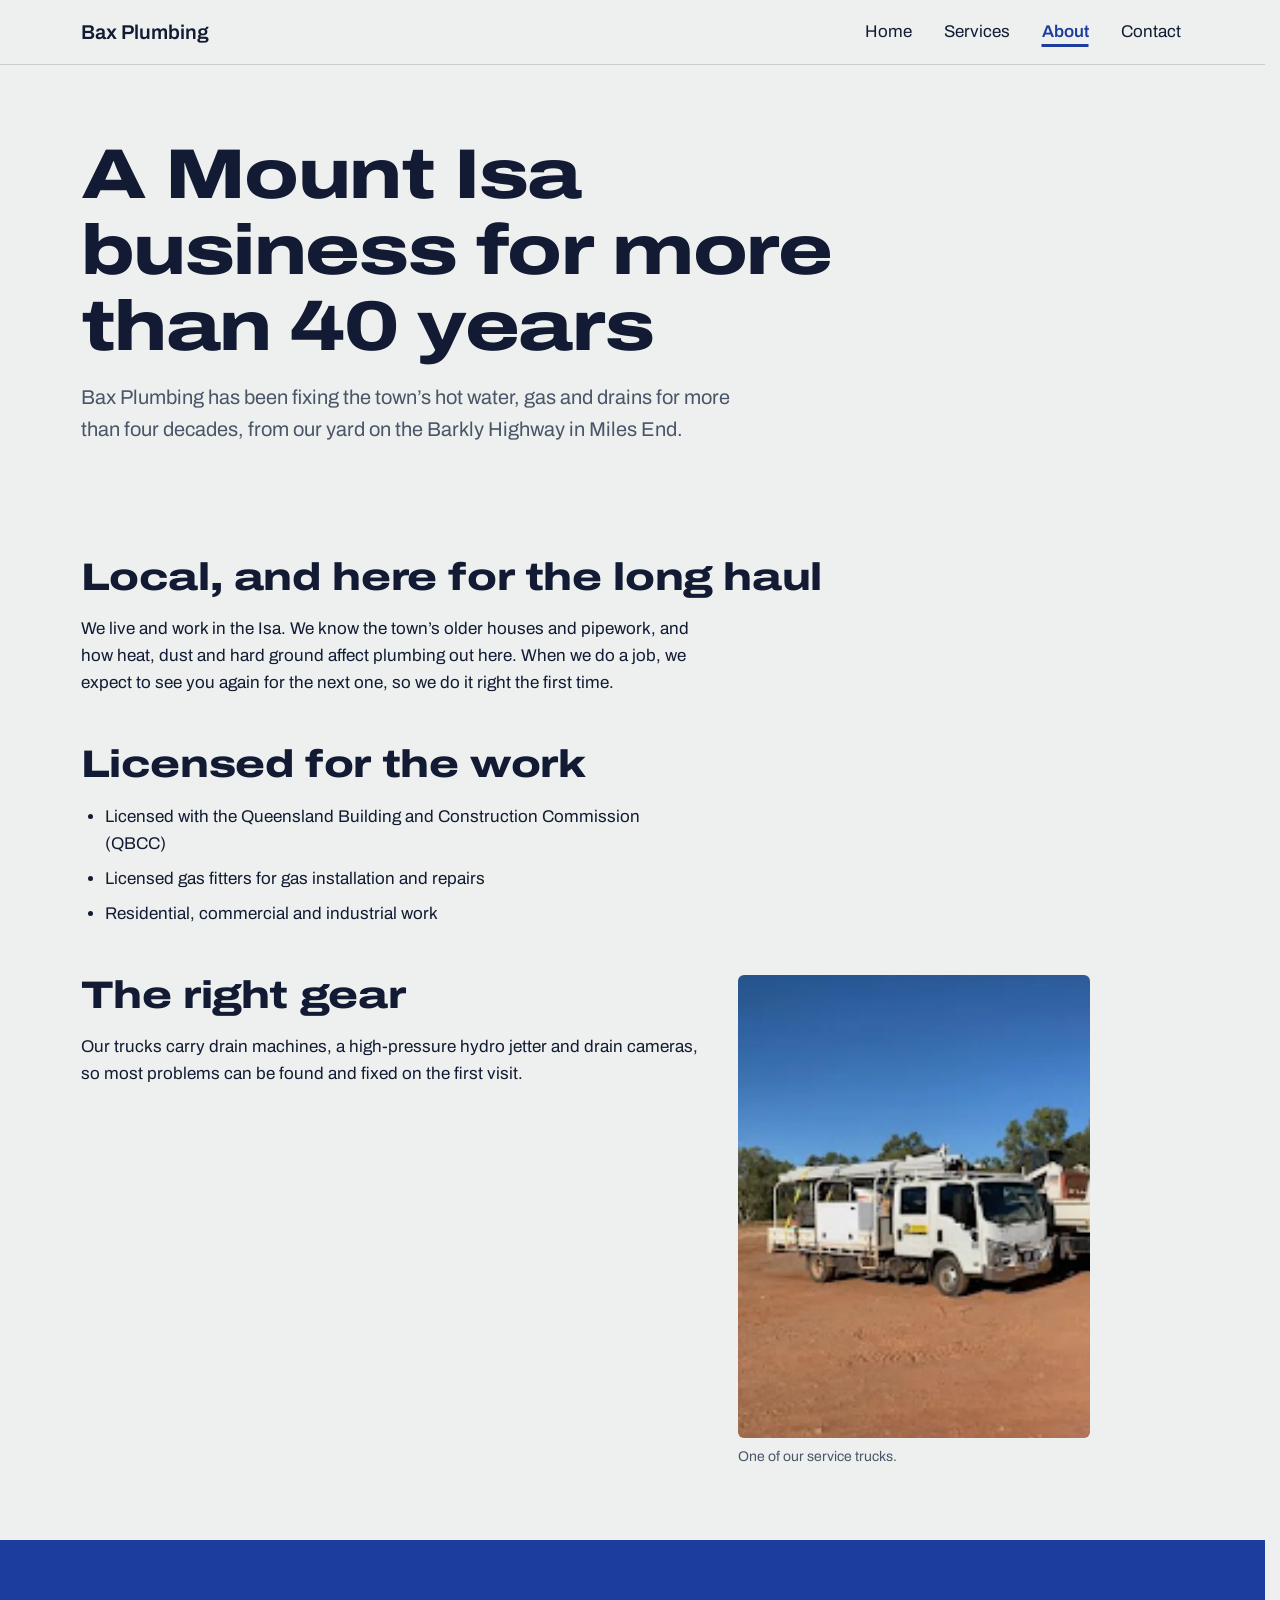
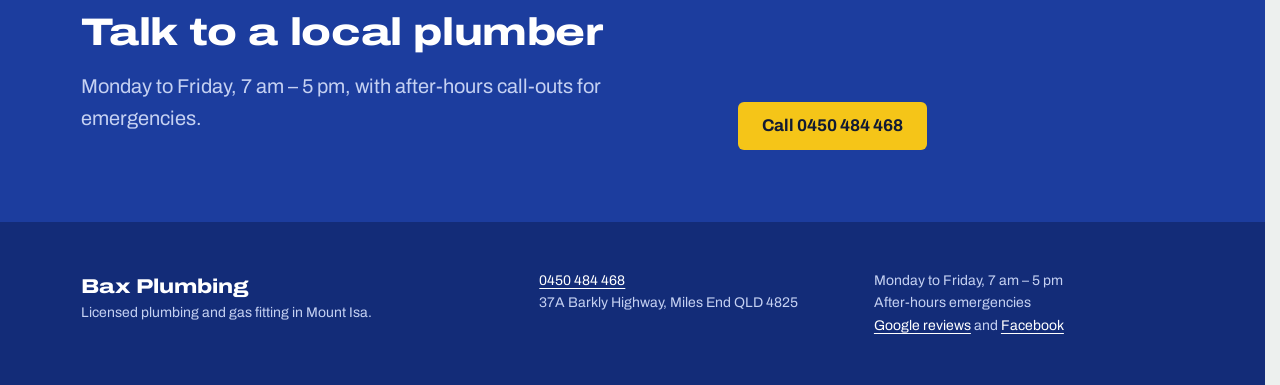
==== commit 7adc6b74: "Add Google rating and photos of the yard and a service truck Home hero links to the 4.8-star Google " ====
--- a/about.html
+++ b/about.html
@@ -31,8 +31,16 @@
         <li>Residential, commercial and industrial work</li>
       </ul>
 
-      <h2>The right gear</h2>
-      <p>Our vans carry drain machines, a high-pressure hydro jetter and drain cameras, so most problems can be found and fixed on the first visit.</p>
+      <div class="with-photo">
+        <div>
+          <h2>The right gear</h2>
+          <p>Our trucks carry drain machines, a high-pressure hydro jetter and drain cameras, so most problems can be found and fixed on the first visit.</p>
+        </div>
+        <figure class="photo photo--portrait">
+          <img src="assets/images/bax-plumbing-service-truck.webp" width="464" height="610" loading="lazy" alt="A white Bax Plumbing service truck with a pipe rack and toolboxes, parked on red dirt under a clear blue sky.">
+          <figcaption>One of our service trucks.</figcaption>
+        </figure>
+      </div>
     </div>
 
     <section class="sky call-band" aria-labelledby="call-title">
@@ -61,7 +69,7 @@
       <div>
         <p>Monday to Friday, 7 am – 5 pm</p>
         <p>After-hours emergencies</p>
-        <p><a href="https://www.facebook.com/BaxPlumbingContractors/">Facebook</a></p>
+        <p><a href="https://www.google.com/maps/search/?api=1&amp;query=Bax+Plumbing+Pty+Ltd+37A+Barkly+Hwy+Mount+Isa+QLD+4825">Google reviews</a> and <a href="https://www.facebook.com/BaxPlumbingContractors/">Facebook</a></p>
       </div>
     </div>
   </footer>
--- a/assets/css/main.css
+++ b/assets/css/main.css
@@ -596,3 +596,80 @@
     transition-duration: 0.01ms !important;
   }
 }
+
+/* ---------------------------------------------------------------
+   Google rating (home hero)
+   --------------------------------------------------------------- */
+
+.hero__rating {
+  display: inline-flex;
+  flex-wrap: wrap;
+  align-items: center;
+  gap: var(--space-2);
+  font-weight: 600;
+  text-decoration-thickness: 1px;
+}
+
+.hero__stars {
+  letter-spacing: 0.1em;
+  font-size: var(--text-lg);
+  line-height: 1;
+}
+
+/* ---------------------------------------------------------------
+   Photos
+   --------------------------------------------------------------- */
+
+.photo {
+  margin: 0;
+  max-width: 40rem;
+}
+
+.photo img {
+  width: 100%;
+  border-radius: var(--radius);
+  background: var(--colour-line);
+}
+
+.photo figcaption {
+  margin-top: var(--space-2);
+  font-size: var(--text-sm);
+  color: var(--colour-ink-muted);
+}
+
+/* Portrait photos stay narrow so they never look stretched */
+.photo--portrait {
+  max-width: 22rem;
+}
+
+.with-photo {
+  display: grid;
+  gap: var(--space-6);
+  margin-top: var(--space-7);
+}
+
+.with-photo h2 {
+  margin-top: 0;
+}
+
+.contact-grid {
+  display: grid;
+  gap: var(--space-7);
+}
+
+@media (min-width: 900px) {
+  .with-photo {
+    grid-template-columns: minmax(0, 1.4fr) minmax(0, 1fr);
+    align-items: start;
+  }
+
+  .contact-grid {
+    grid-template-columns: minmax(0, 1fr) minmax(0, 1fr);
+    align-items: start;
+  }
+
+  /* Contact details stack in one column beside the photo */
+  .contact-grid .details {
+    grid-template-columns: 1fr;
+  }
+}
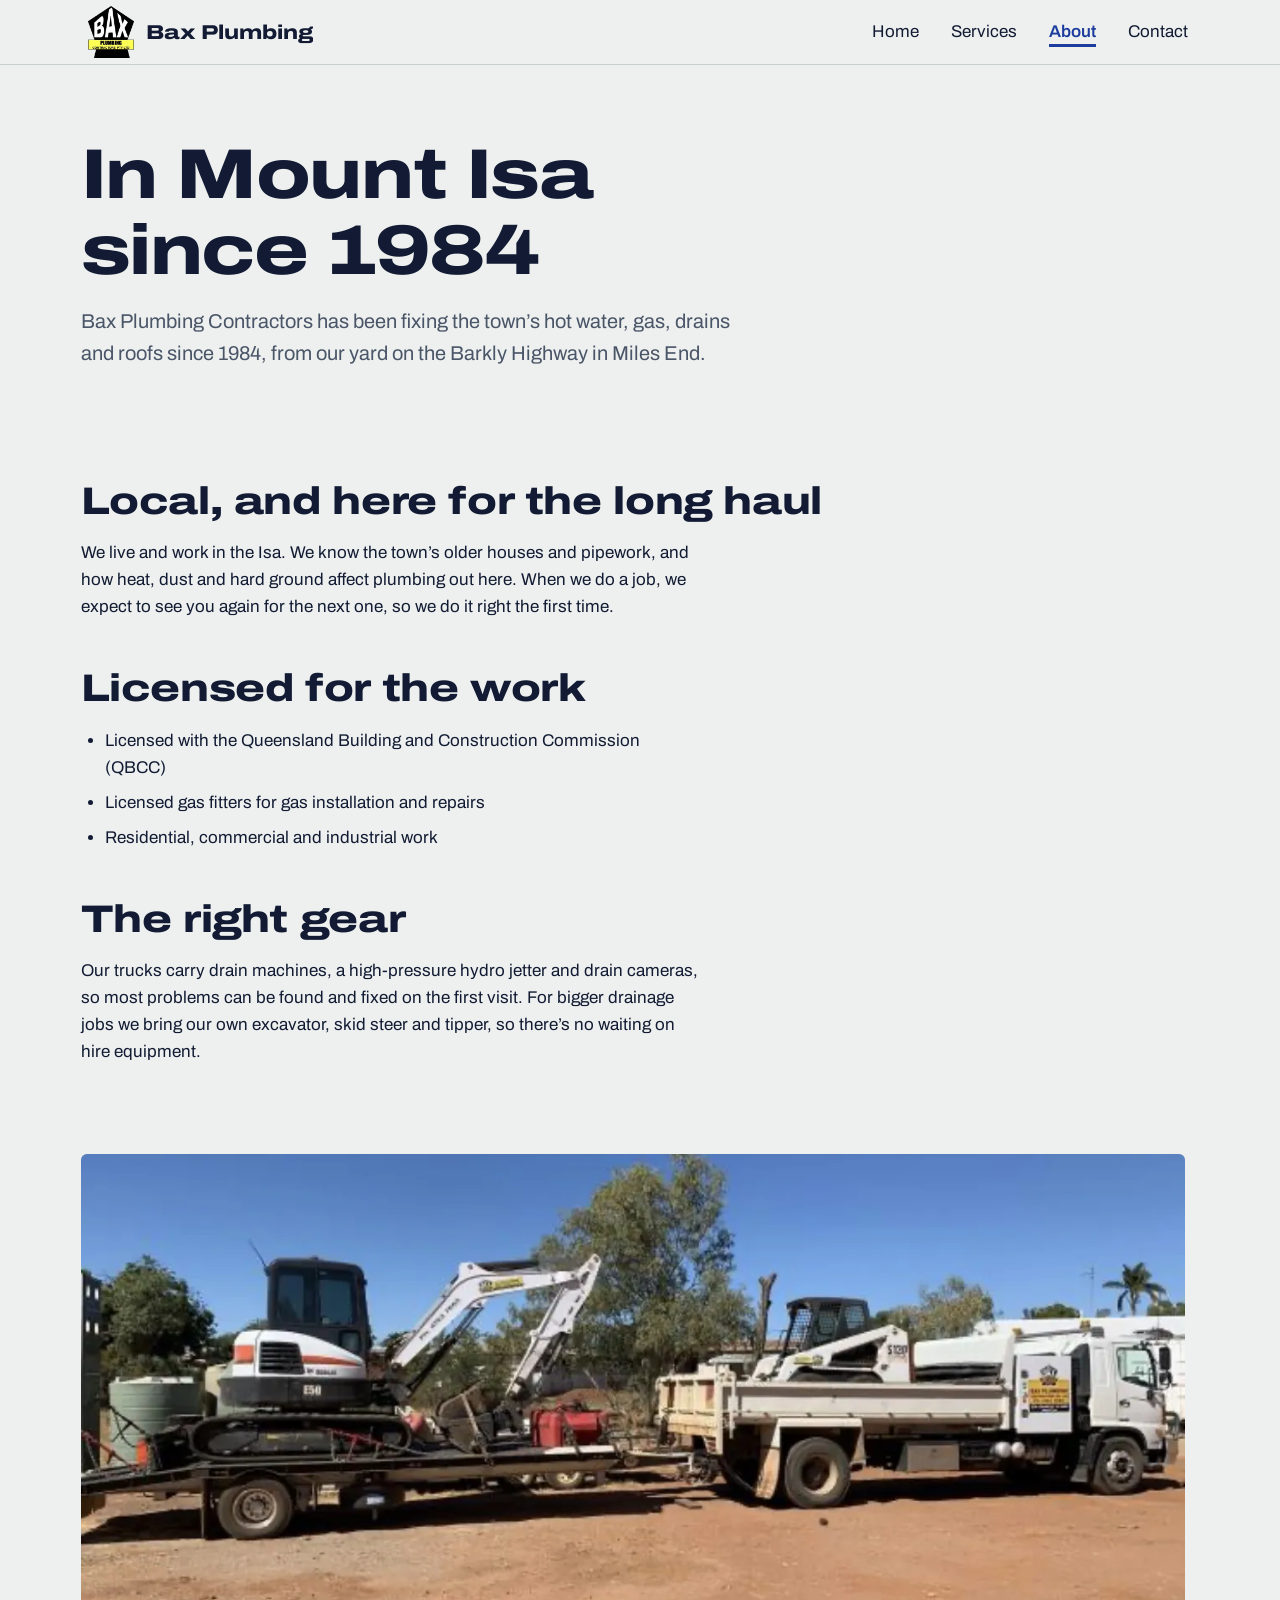
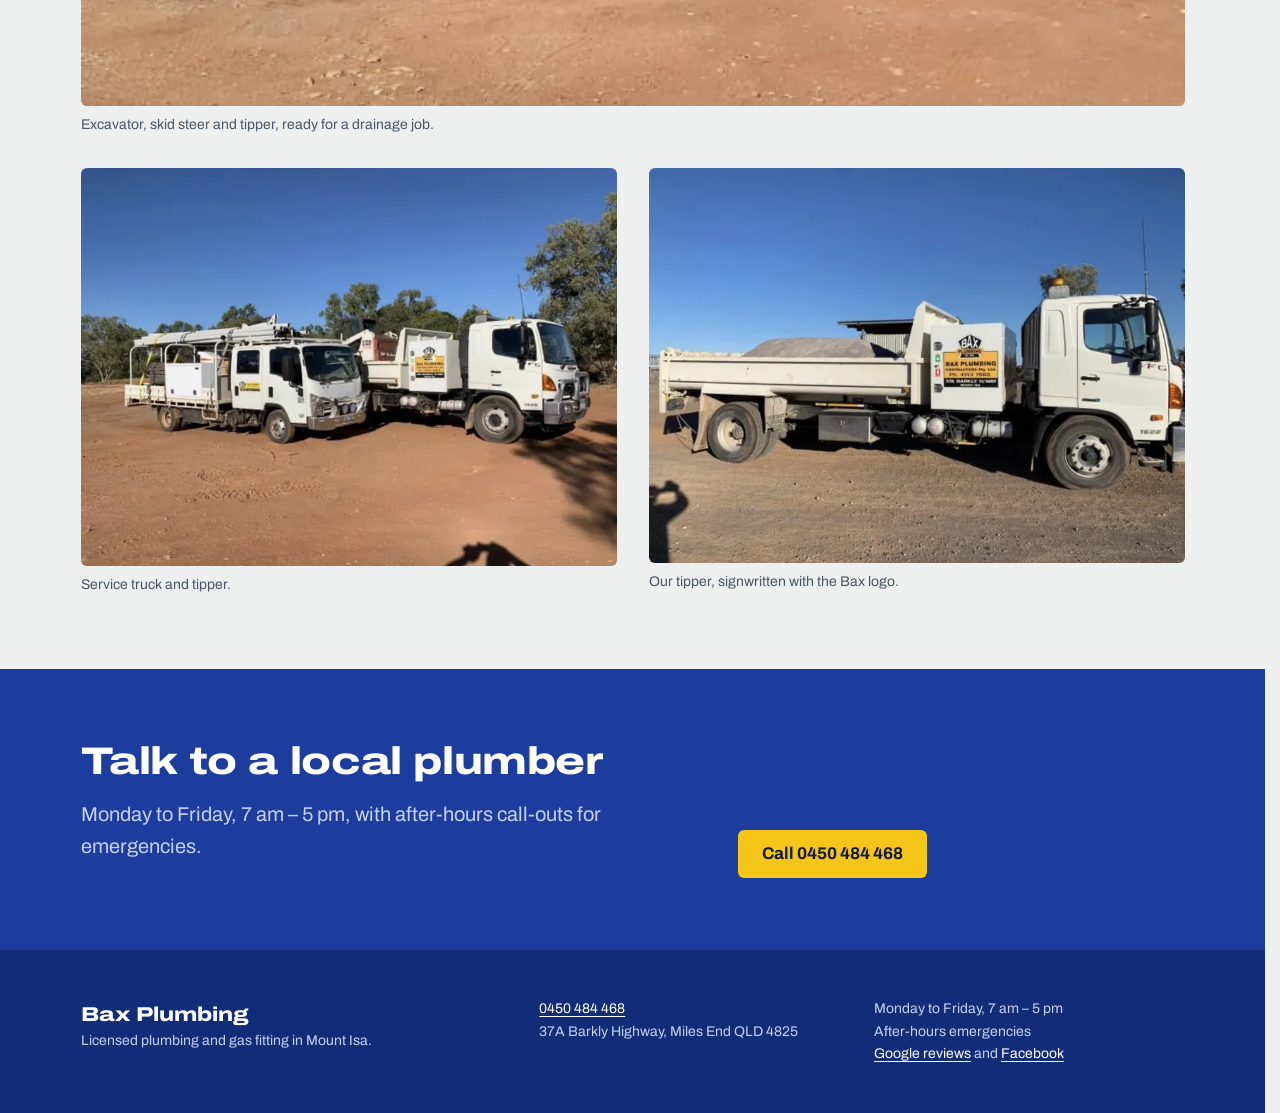
==== commit 5e51a5fd: "Add Bax logo, real photos, roofing and since-1984 details - Logo in the menu bar via a new optional " ====
--- a/about.html
+++ b/about.html
@@ -4,7 +4,18 @@
   <meta charset="utf-8">
   <meta name="viewport" content="width=device-width, initial-scale=1">
   <title>About us | Bax Plumbing, Mount Isa</title>
-  <meta name="description" content="Bax Plumbing is a licensed Mount Isa plumbing and gas fitting business with more than 40 years of local experience.">
+  <meta name="description" content="Bax Plumbing is a licensed Mount Isa plumbing and gas fitting business working in the town since 1984.">
+  <link rel="icon" href="favicon-32.png" type="image/png" sizes="32x32">
+  <link rel="apple-touch-icon" href="apple-touch-icon.png">
+  <meta property="og:type" content="website">
+  <meta property="og:site_name" content="Bax Plumbing">
+  <meta property="og:title" content="About us | Bax Plumbing, Mount Isa">
+  <meta property="og:description" content="Bax Plumbing is a licensed Mount Isa plumbing and gas fitting business working in the town since 1984.">
+  <meta property="og:url" content="https://www.baxplumbing.com.au/about.html">
+  <meta property="og:image" content="https://www.baxplumbing.com.au/assets/images/og-bax-plumbing.jpg">
+  <meta property="og:image:width" content="1200">
+  <meta property="og:image:height" content="630">
+  <meta property="og:locale" content="en_AU">
   <link rel="preload" href="assets/fonts/archivo-variable-latin.woff2" as="font" type="font/woff2" crossorigin>
   <link rel="stylesheet" href="assets/css/theme.css">
   <link rel="stylesheet" href="assets/css/main.css">
@@ -16,8 +27,8 @@
 
   <main id="main" tabindex="-1">
     <div class="wrap page-intro">
-      <h1>A Mount Isa business for more than 40 years</h1>
-      <p class="lede">Bax Plumbing has been fixing the town’s hot water, gas and drains for more than four decades, from our yard on the Barkly Highway in Miles End.</p>
+      <h1>In Mount Isa since 1984</h1>
+      <p class="lede">Bax Plumbing Contractors has been fixing the town’s hot water, gas, drains and roofs since 1984, from our yard on the Barkly Highway in Miles End.</p>
     </div>
 
     <div class="wrap section section--flush prose">
@@ -31,14 +42,32 @@
         <li>Residential, commercial and industrial work</li>
       </ul>
 
-      <div class="with-photo">
-        <div>
-          <h2>The right gear</h2>
-          <p>Our trucks carry drain machines, a high-pressure hydro jetter and drain cameras, so most problems can be found and fixed on the first visit.</p>
-        </div>
-        <figure class="photo photo--portrait">
-          <img src="assets/images/bax-plumbing-service-truck.webp" width="464" height="610" loading="lazy" alt="A white Bax Plumbing service truck with a pipe rack and toolboxes, parked on red dirt under a clear blue sky.">
-          <figcaption>One of our service trucks.</figcaption>
+      <h2>The right gear</h2>
+      <p>Our trucks carry drain machines, a high-pressure hydro jetter and drain cameras, so most problems can be found and fixed on the first visit. For bigger drainage jobs we bring our own excavator, skid steer and tipper, so there’s no waiting on hire equipment.</p>
+    </div>
+
+    <div class="wrap section section--flush">
+      <div class="gallery">
+        <figure class="photo gallery__wide">
+          <img src="assets/images/bax-excavator-skid-steer-tipper-1320.webp"
+            srcset="assets/images/bax-excavator-skid-steer-tipper-760.webp 760w, assets/images/bax-excavator-skid-steer-tipper-1320.webp 1320w"
+            sizes="(min-width: 74rem) 70rem, 100vw" width="1320" height="968" loading="lazy"
+            alt="A Bax Plumbing tipper truck carrying a skid steer, towing a trailer with a Bobcat E50 excavator, on red dirt.">
+          <figcaption>Excavator, skid steer and tipper, ready for a drainage job.</figcaption>
+        </figure>
+        <figure class="photo">
+          <img src="assets/images/bax-trucks-red-dirt-760.webp"
+            srcset="assets/images/bax-trucks-red-dirt-760.webp 760w, assets/images/bax-trucks-red-dirt-1320.webp 1320w"
+            sizes="(min-width: 768px) 35rem, 100vw" width="1320" height="981" loading="lazy"
+            alt="Two white Bax Plumbing trucks parked side by side on red dirt.">
+          <figcaption>Service truck and tipper.</figcaption>
+        </figure>
+        <figure class="photo">
+          <img src="assets/images/bax-tipper-truck-760.webp"
+            srcset="assets/images/bax-tipper-truck-760.webp 760w, assets/images/bax-tipper-truck-1320.webp 1320w"
+            sizes="(min-width: 768px) 35rem, 100vw" width="1320" height="973" loading="lazy"
+            alt="Side view of the Bax Plumbing tipper truck, with the yellow Bax Plumbing Contractors sign on its toolbox.">
+          <figcaption>Our tipper, signwritten with the Bax logo.</figcaption>
         </figure>
       </div>
     </div>
--- a/assets/css/main.css
+++ b/assets/css/main.css
@@ -174,7 +174,7 @@
   display: grid;
   gap: var(--space-6);
   padding-top: var(--space-8);
-  padding-bottom: var(--space-6);
+  padding-bottom: var(--space-5);
 }
 
 .hero h1 {
@@ -207,13 +207,30 @@
   font-size: var(--text-sm);
 }
 
-/* Skyline: the ranges and mine stacks of Mount Isa, cut out of the page
-   colour so the page below rises into the hero like the horizon. */
-.hero__skyline {
+/*
+  Hero photo: the trucks on red dirt. The cobalt band fades into the photo's
+  own sky, so the hero reads as one outback sky from the headline down.
+*/
+.hero__photo {
+  position: relative;
+  margin: 0;
+  height: clamp(15rem, 44vw, 36rem);
+}
+
+.hero__photo img {
   width: 100%;
-  height: clamp(4.5rem, 11vw, 9rem);
-  color: var(--colour-paper);
-  margin-bottom: -1px;
+  height: 100%;
+  object-fit: cover;
+  object-position: 50% 42%;
+}
+
+.hero__photo::before {
+  content: "";
+  position: absolute;
+  inset: 0 0 auto;
+  height: 45%;
+  background: linear-gradient(var(--colour-sky), transparent);
+  pointer-events: none;
 }
 
 @media (min-width: 900px) {
@@ -637,19 +654,21 @@
   color: var(--colour-ink-muted);
 }
 
-/* Portrait photos stay narrow so they never look stretched */
-.photo--portrait {
-  max-width: 22rem;
-}
-
-.with-photo {
+/* Equipment gallery (About page): one wide photo over two */
+.gallery {
   display: grid;
   gap: var(--space-6);
-  margin-top: var(--space-7);
-}
-
-.with-photo h2 {
-  margin-top: 0;
+}
+
+.gallery .photo {
+  max-width: none;
+}
+
+/* The wide photo is cropped to a letterbox so it shows the gear, not the dirt */
+.gallery__wide img {
+  aspect-ratio: 2 / 1;
+  object-fit: cover;
+  object-position: 50% 60%;
 }
 
 .contact-grid {
@@ -658,11 +677,6 @@
 }
 
 @media (min-width: 900px) {
-  .with-photo {
-    grid-template-columns: minmax(0, 1.4fr) minmax(0, 1fr);
-    align-items: start;
-  }
-
   .contact-grid {
     grid-template-columns: minmax(0, 1fr) minmax(0, 1fr);
     align-items: start;
@@ -673,3 +687,13 @@
     grid-template-columns: 1fr;
   }
 }
+
+@media (min-width: 768px) {
+  .gallery {
+    grid-template-columns: repeat(2, minmax(0, 1fr));
+  }
+
+  .gallery__wide {
+    grid-column: 1 / -1;
+  }
+}
--- a/assets/components/nav/nav.css
+++ b/assets/components/nav/nav.css
@@ -5,13 +5,19 @@
   Breakpoint: the mobile menu applies under 768 px. This must match
   DESKTOP_QUERY in nav.js.
 
-  Do not add transform, filter or backdrop-filter to .site-header: they
-  would trap the fixed mobile panel inside the header.
+  How the bar stays at the top: the <header data-site-nav> element stays in
+  the page as a spacer of the bar's height, and .site-nav__frame inside it
+  is position: fixed. This replaces position: sticky, which on iPhone
+  (Safari, and Chrome, which uses the same engine) could slide out of view
+  or hide under the address bar when scrolling back up.
+
+  Do not add transform, filter or backdrop-filter to .site-header or
+  .site-nav__frame: they would trap the fixed mobile panel inside them.
 */
 
 /*
   Sections reached from a link (in the menu, in the page, or from another
-  page) stop just below the sticky header instead of underneath it.
+  page) stop just below the fixed header instead of underneath it.
   Set on elements with an id rather than as scroll-padding on <html>:
   scroll-padding makes the page jump when the header itself gets focus.
 */
@@ -19,18 +25,28 @@
   scroll-margin-top: calc(var(--nav-bar-height) + var(--space-4));
 }
 
-/* Reserve the bar's space before the script runs, so the page does not jump. */
+/*
+  The header element is a spacer: it holds the bar's space in the page
+  (before and after the script runs) so content never sits under the bar.
+*/
 [data-site-nav] {
-  min-height: var(--nav-bar-height);
+  display: block;
+  min-height: calc(var(--nav-bar-height) + 1px);
 }
 
 .site-header {
-  position: sticky;
+  font-family: var(--font-body);
+}
+
+/* The bar itself, pinned to the top of the screen */
+.site-nav__frame {
+  position: fixed;
   top: 0;
+  right: 0;
+  left: 0;
   z-index: var(--z-nav);
   background: var(--colour-paper);
   border-bottom: 1px solid var(--colour-line);
-  font-family: var(--font-body);
 }
 
 .site-nav__bar {
@@ -46,10 +62,10 @@
 
 /* Skip link: hidden until it receives keyboard focus */
 .site-nav__skip {
-  position: absolute;
+  position: fixed;
   top: var(--space-2);
   left: var(--space-2);
-  z-index: 1;
+  z-index: calc(var(--z-nav) + 1);
   padding: var(--space-2) var(--space-4);
   background: var(--colour-accent);
   color: var(--colour-on-accent);
@@ -63,11 +79,26 @@
 }
 
 .site-nav__brand {
+  display: flex;
+  align-items: center;
+  gap: var(--space-3);
+  min-width: 0;
   font-family: var(--font-display);
   font-size: var(--text-lg);
-  font-weight: 600;
+  font-stretch: var(--display-stretch, normal);
+  font-weight: var(--display-weight, 600);
   color: var(--colour-ink);
   text-decoration: none;
+}
+
+/* Optional logo (NAV_CONFIG.logo): sized to sit inside the bar */
+.site-nav__logo {
+  flex: none;
+  width: auto;
+  height: calc(var(--nav-bar-height) - var(--space-3));
+}
+
+.site-nav__name {
   white-space: nowrap;
   overflow: hidden;
   text-overflow: ellipsis;
@@ -235,7 +266,7 @@
 /*
   Stops the page behind the open mobile menu from scrolling.
   Lock <html> only: putting overflow: hidden on <body> as well makes the body
-  its own scroll container, which breaks the sticky header on scrolled pages.
+  its own scroll container, which used to break the header on scrolled pages.
 */
 html.site-nav-lock {
   overflow: hidden;
